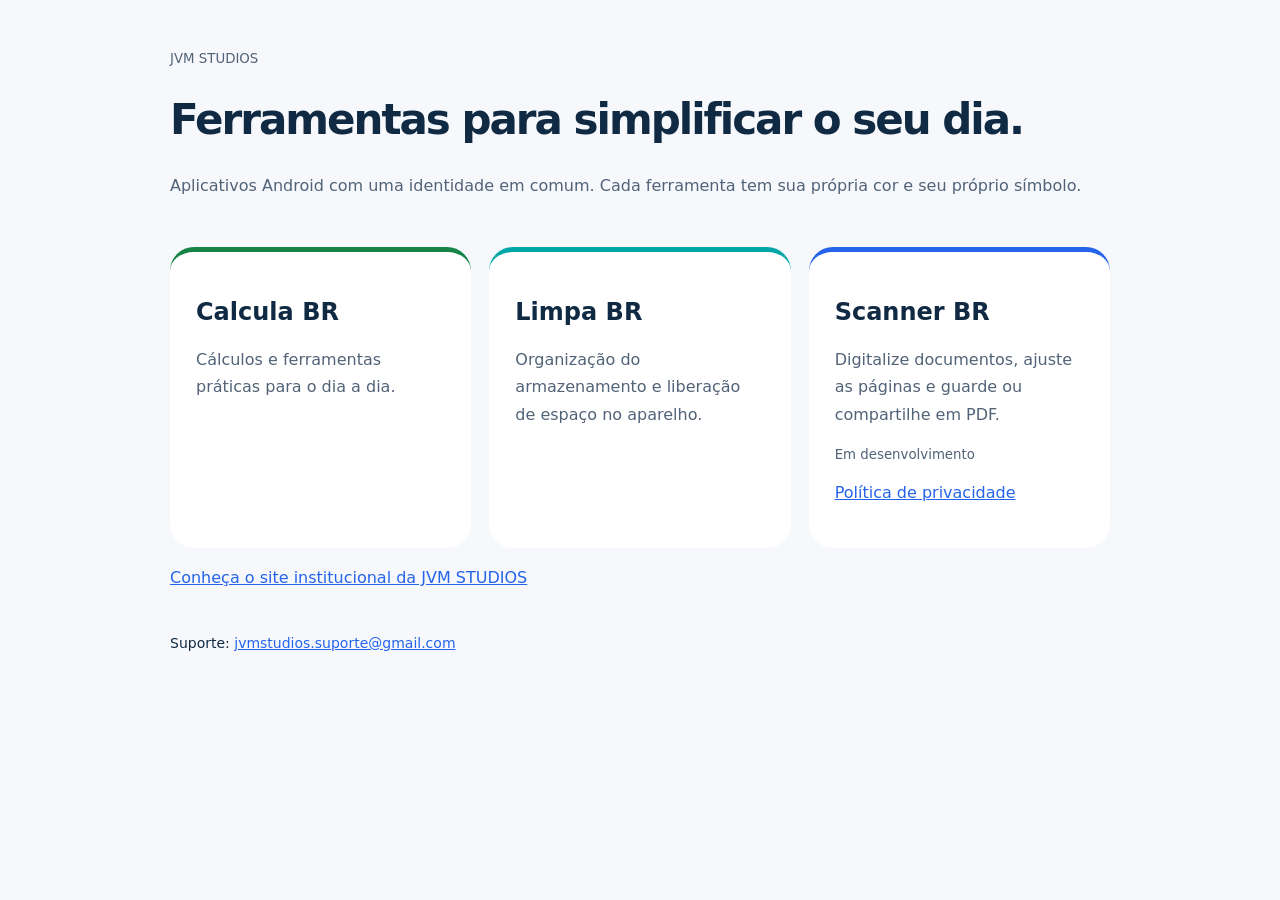
==== index.html @ e43f701a "Publish developer site and Scanner BR AdMob verification" ====
<!doctype html><html lang="pt-BR"><head><meta charset="utf-8"><meta name="viewport" content="width=device-width,initial-scale=1"><title>JVM STUDIOS — Aplicativos</title><style>:root{font-family:system-ui;color:#102a43;background:#f6f8fc}body{max-width:940px;margin:auto;padding:48px 24px}header{margin-bottom:48px}h1{font-size:42px;letter-spacing:-2px}p{line-height:1.7;color:#526378}.apps{display:grid;grid-template-columns:repeat(auto-fit,minmax(220px,1fr));gap:18px}article{background:white;border-radius:24px;padding:26px;border-top:5px solid var(--brand)}a{color:#2563eb}footer{margin-top:44px;font-size:14px}small{color:#526378}</style></head><body><header><small>JVM STUDIOS</small><h1>Ferramentas para simplificar o seu dia.</h1><p>Aplicativos Android com uma identidade em comum. Cada ferramenta tem sua própria cor e seu próprio símbolo.</p></header><main><section class="apps"><article style="--brand:#168447"><h2>Calcula BR</h2><p>Cálculos e ferramentas práticas para o dia a dia.</p></article><article style="--brand:#00a6a6"><h2>Limpa BR</h2><p>Organização do armazenamento e liberação de espaço no aparelho.</p></article><article style="--brand:#2563eb"><h2>Scanner BR</h2><p>Digitalize documentos, ajuste as páginas e guarde ou compartilhe em PDF.</p><small>Em desenvolvimento</small><p><a href="scanner-br-privacidade.html">Política de privacidade</a></p></article></section><p><a href="https://jvm88000.github.io/jvm-studios/">Conheça o site institucional da JVM STUDIOS</a></p></main><footer>Suporte: <a href="mailto:jvmstudios.suporte@gmail.com">jvmstudios.suporte@gmail.com</a></footer></body></html>
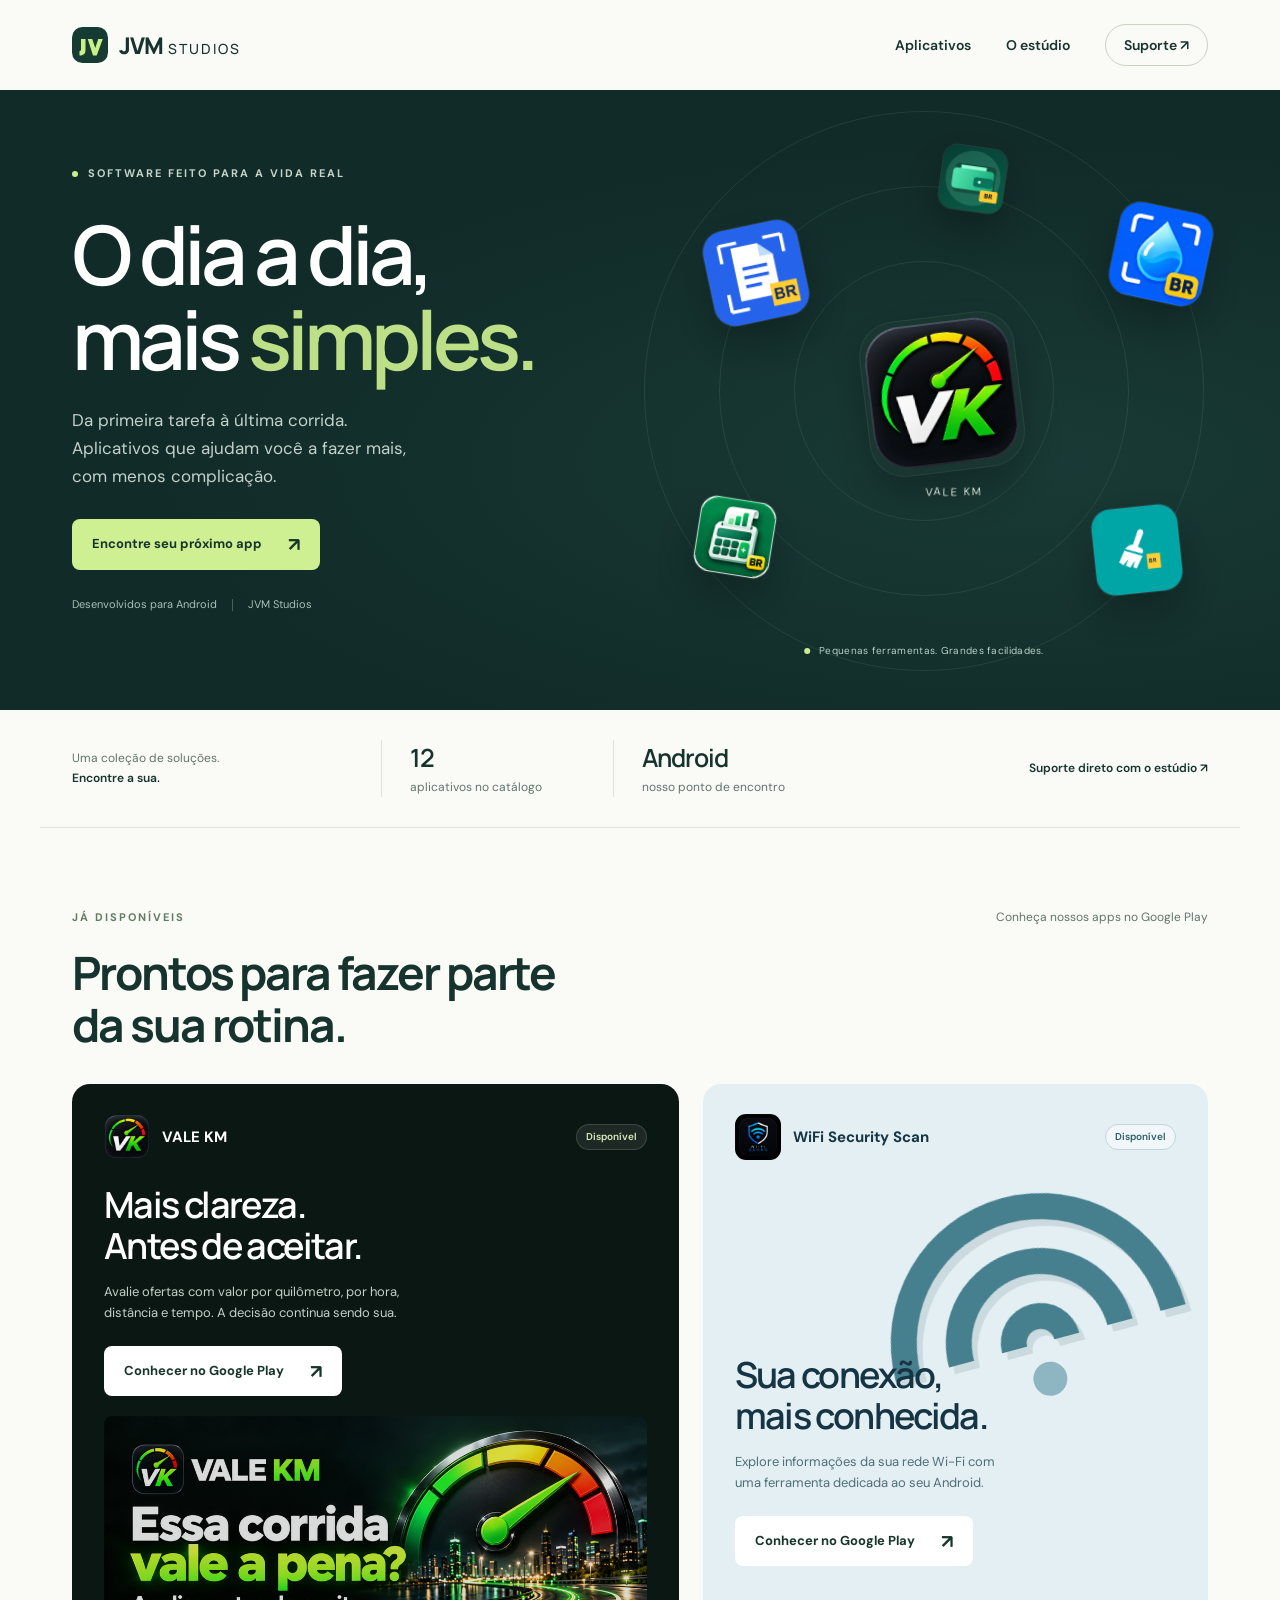
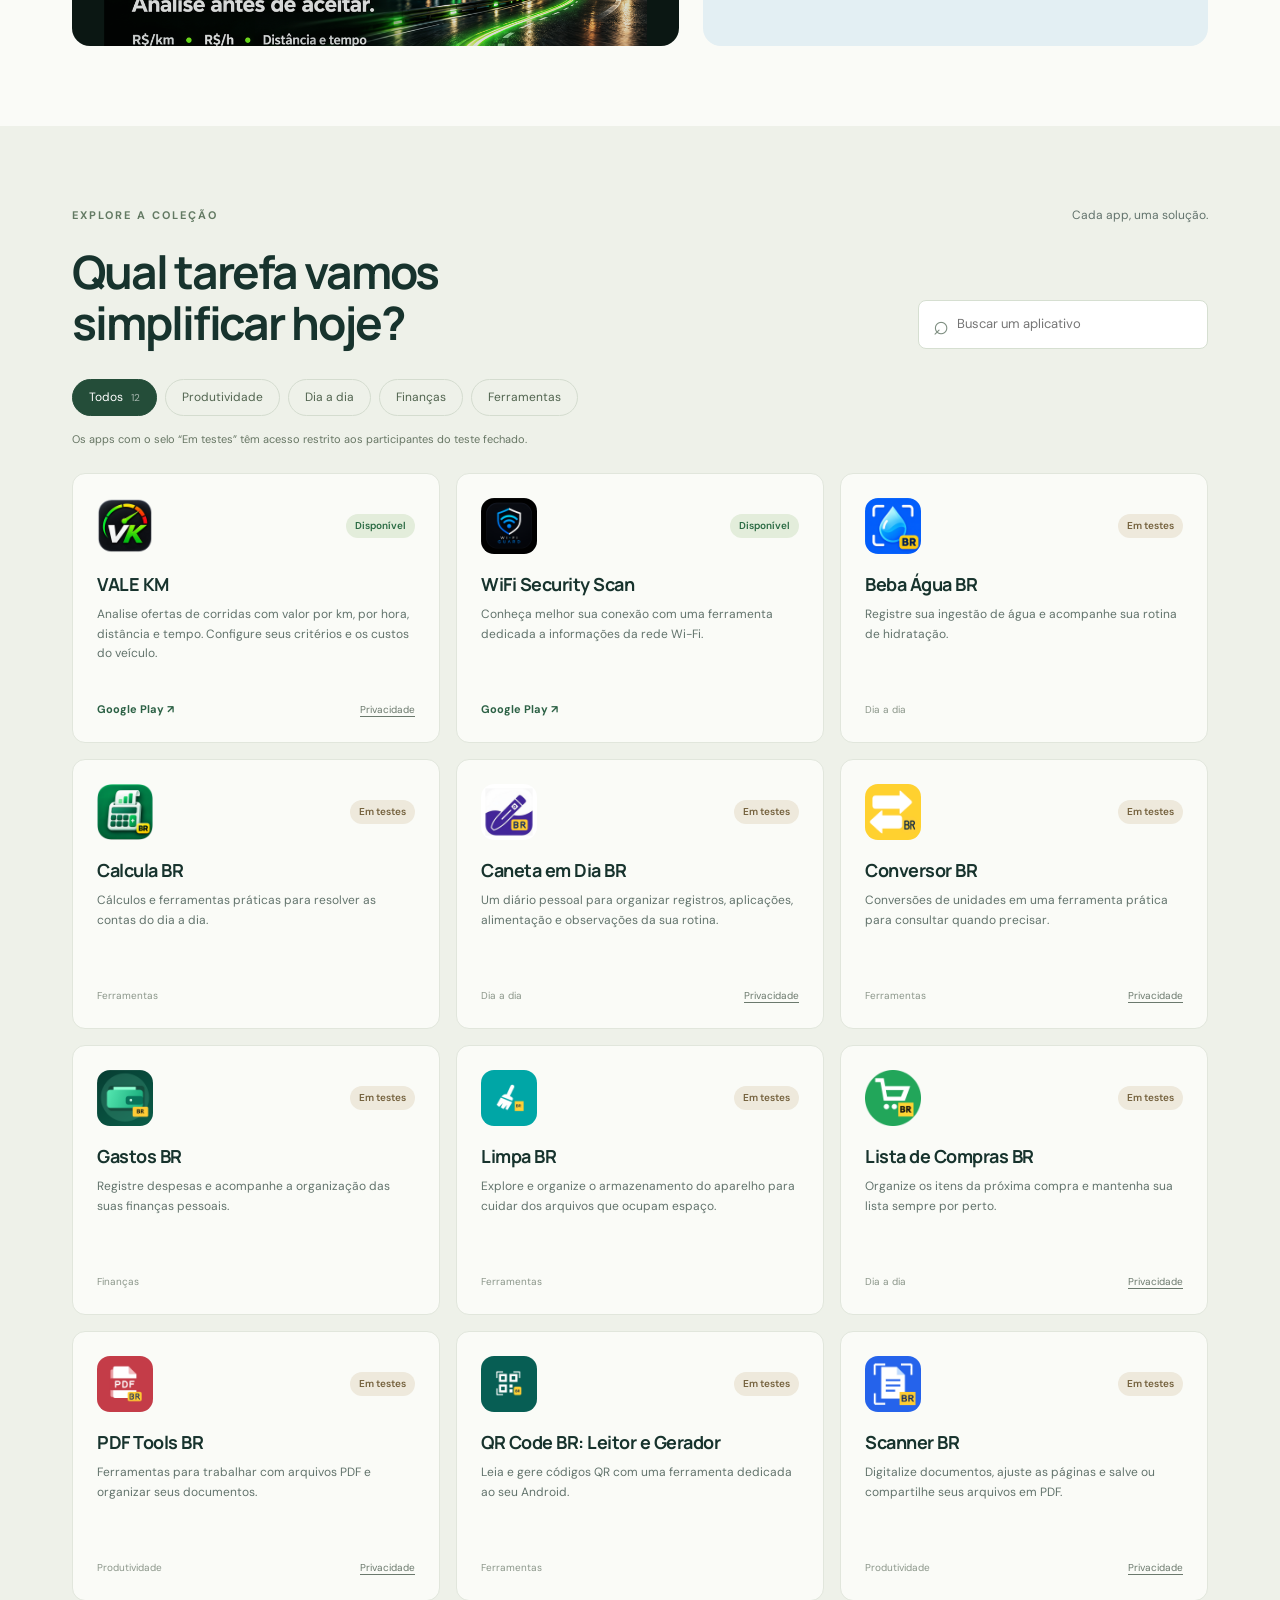
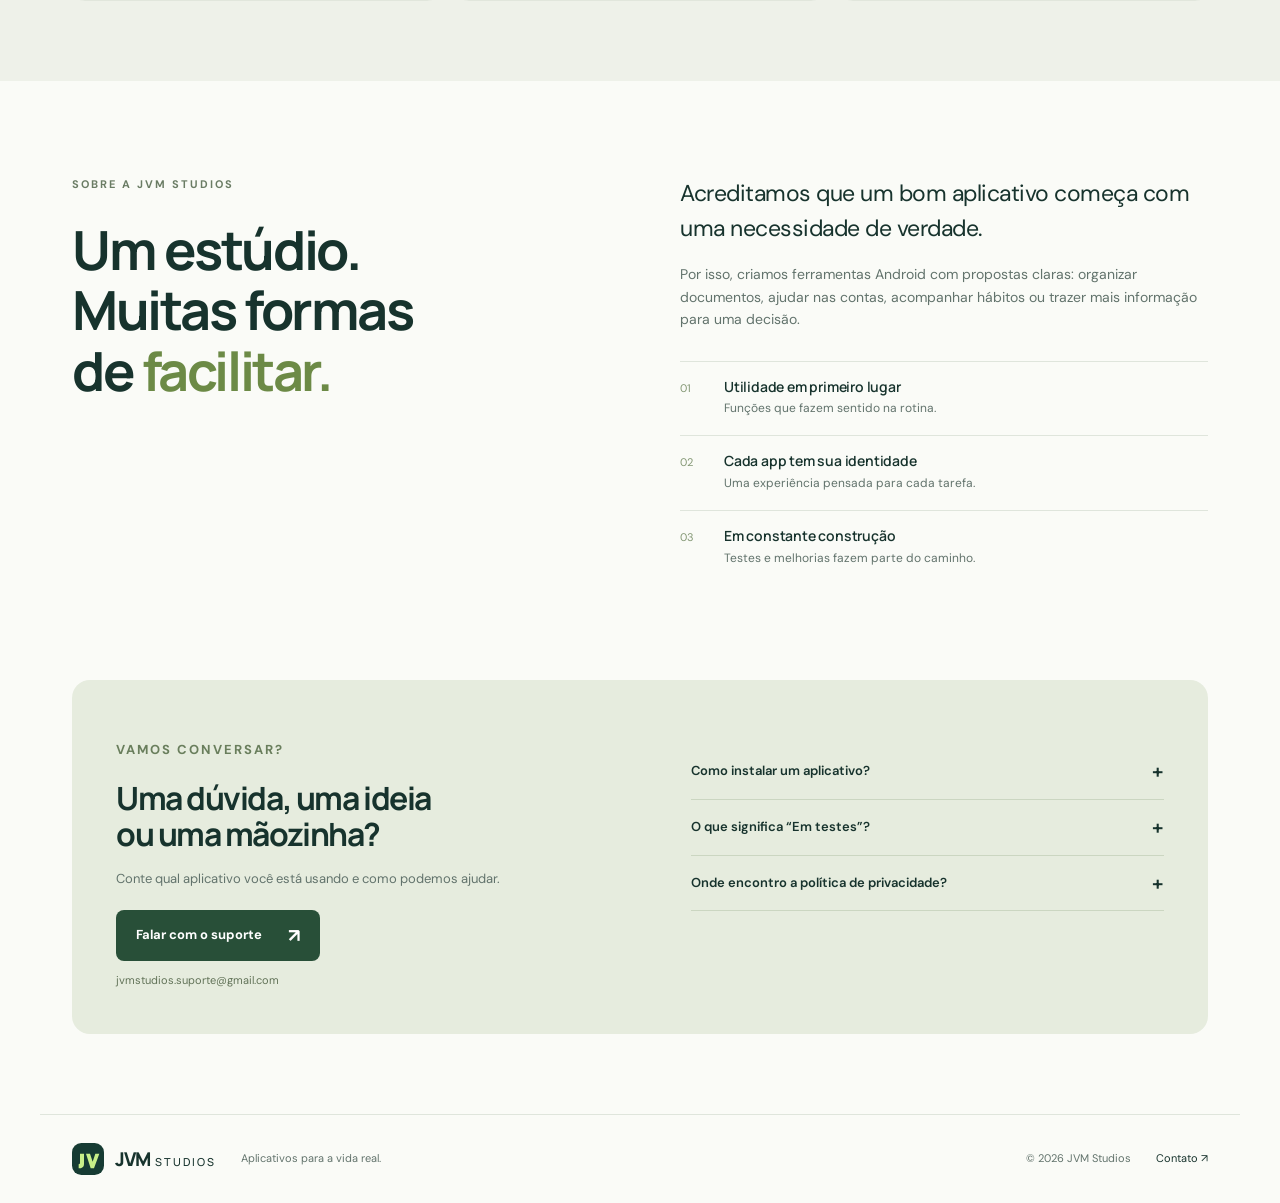
==== commit b3cfcc0b: "Redesign JVM Studios site with verified 12-app catalog" ====
--- a/index.html
+++ b/index.html
@@ -1 +1,24 @@
-<!doctype html><html lang="pt-BR"><head><meta charset="utf-8"><meta name="viewport" content="width=device-width,initial-scale=1"><title>JVM STUDIOS — Aplicativos</title><style>:root{font-family:system-ui;color:#102a43;background:#f6f8fc}body{max-width:940px;margin:auto;padding:48px 24px}header{margin-bottom:48px}h1{font-size:42px;letter-spacing:-2px}p{line-height:1.7;color:#526378}.apps{display:grid;grid-template-columns:repeat(auto-fit,minmax(220px,1fr));gap:18px}article{background:white;border-radius:24px;padding:26px;border-top:5px solid var(--brand)}a{color:#2563eb}footer{margin-top:44px;font-size:14px}small{color:#526378}</style></head><body><header><small>JVM STUDIOS</small><h1>Ferramentas para simplificar o seu dia.</h1><p>Aplicativos Android com uma identidade em comum. Cada ferramenta tem sua própria cor e seu próprio símbolo.</p></header><main><section class="apps"><article style="--brand:#168447"><h2>Calcula BR</h2><p>Cálculos e ferramentas práticas para o dia a dia.</p></article><article style="--brand:#00a6a6"><h2>Limpa BR</h2><p>Organização do armazenamento e liberação de espaço no aparelho.</p></article><article style="--brand:#2563eb"><h2>Scanner BR</h2><p>Digitalize documentos, ajuste as páginas e guarde ou compartilhe em PDF.</p><small>Em desenvolvimento</small><p><a href="scanner-br-privacidade.html">Política de privacidade</a></p></article></section><p><a href="https://jvm88000.github.io/jvm-studios/">Conheça o site institucional da JVM STUDIOS</a></p></main><footer>Suporte: <a href="mailto:jvmstudios.suporte@gmail.com">jvmstudios.suporte@gmail.com</a></footer></body></html>
+<!doctype html>
+<html lang="pt-BR">
+<head>
+<meta charset="utf-8"><meta name="viewport" content="width=device-width,initial-scale=1"><meta name="theme-color" content="#112b28">
+<meta name="description" content="Conheça os aplicativos Android da JVM Studios. Ferramentas para dirigir, organizar documentos, acompanhar sua rotina e simplificar o dia a dia.">
+<meta property="og:title" content="JVM Studios — O dia a dia, mais simples."><meta property="og:description" content="Aplicativos Android com uma missão: transformar tarefas do dia a dia em soluções práticas."><meta property="og:type" content="website"><meta property="og:url" content="https://jvm88000.github.io/">
+<title>JVM Studios — O dia a dia, mais simples.</title><link rel="icon" href="assets/jvm-mark.svg" type="image/svg+xml"><link rel="stylesheet" href="styles.css"><script src="apps.js" defer></script>
+</head>
+<body>
+<a class="skip" href="#conteudo">Pular para o conteúdo</a>
+<header class="header"><a class="brand" href="#inicio" aria-label="JVM Studios, início"><img src="assets/jvm-mark.svg" width="36" height="36" alt=""><span>JVM<span class="brand-light">STUDIOS</span></span></a><nav aria-label="Navegação principal"><a href="#aplicativos">Aplicativos</a><a href="#sobre">O estúdio</a><a href="#suporte">Suporte ↗</a></nav></header>
+<main id="conteudo">
+<section class="hero" id="inicio"><div class="hero-inner"><div class="hero-copy"><p class="eyebrow"><span class="dot"></span> SOFTWARE FEITO PARA A VIDA REAL</p><h1>O dia a dia,<br>mais <em>simples.</em></h1><p class="hero-description">Da primeira tarefa à última corrida.<br>Aplicativos que ajudam você a fazer mais,<br>com menos complicação.</p><a class="button lime" href="#aplicativos">Encontre seu próximo app <span aria-hidden="true">↗</span></a><div class="hero-foot">Desenvolvidos para Android <span class="hero-divider"></span> JVM Studios</div></div>
+<div class="orbit" aria-label="Uma coleção de aplicativos JVM Studios"><div class="orbit-ring ring-one"></div><div class="orbit-ring ring-two"></div><div class="orbit-ring ring-three"></div><div class="app-float float-main"><img src="assets/vale-km.png" alt="VALE KM" width="154" height="154"><span>VALE KM</span></div><div class="app-float float-scanner"><img src="assets/scanner.png" alt="Scanner BR" width="96" height="96"></div><div class="app-float float-agua"><img src="assets/beba-agua.png" alt="Beba Água BR" width="94" height="94"></div><div class="app-float float-limpa"><img src="assets/limpa.png" alt="Limpa BR" width="86" height="86"></div><div class="app-float float-calcula"><img src="assets/calcula.png" alt="Calcula BR" width="76" height="76"></div><div class="app-float float-gastos"><img src="assets/gastos.png" alt="Gastos BR" width="64" height="64"></div><div class="orbit-caption"><span class="dot"></span> Pequenas ferramentas. Grandes facilidades.</div></div></div></section>
+<div class="intro-strip wrap"><p>Uma coleção de soluções.<br><strong>Encontre a sua.</strong></p><div><span>12</span> aplicativos no catálogo</div><div><span>Android</span> nosso ponto de encontro</div><a href="#suporte">Suporte direto com o estúdio ↗</a></div>
+<section class="featured wrap" aria-labelledby="featured-title"><div class="section-top"><p class="eyebrow">JÁ DISPONÍVEIS</p><span class="section-note">Conheça nossos apps no Google Play</span></div><h2 id="featured-title">Prontos para fazer parte<br>da sua rotina.</h2><div class="feature-grid">
+<article class="feature-card vale"><div class="feature-heading"><img src="assets/vale-km.png" alt="" width="46" height="46"><span>VALE KM</span><span class="status live">Disponível</span></div><h3>Mais clareza.<br>Antes de aceitar.</h3><p>Avalie ofertas com valor por quilômetro, por hora, distância e tempo. A decisão continua sendo sua.</p><a class="button white" href="https://play.google.com/store/apps/details?id=com.valekm.app" target="_blank" rel="noopener noreferrer">Conhecer no Google Play <span aria-hidden="true">↗</span></a><img class="vale-art" src="assets/vale-km-banner.png" alt="VALE KM: essa corrida vale a pena? Analise antes de aceitar." width="1024" height="500" loading="lazy"></article>
+<article class="feature-card wifi"><div class="feature-heading"><img src="assets/wifi.png" alt="" width="46" height="46"><span>WiFi Security Scan</span><span class="status live">Disponível</span></div><div class="wifi-illustration" aria-hidden="true"><div class="signal s1"></div><div class="signal s2"></div><div class="signal s3"></div><div class="signal-dot"></div></div><h3>Sua conexão,<br>mais conhecida.</h3><p>Explore informações da sua rede Wi-Fi com uma ferramenta dedicada ao seu Android.</p><a class="button white" href="https://play.google.com/store/apps/details?id=com.joaovitormodesto.wifiguard" target="_blank" rel="noopener noreferrer">Conhecer no Google Play <span aria-hidden="true">↗</span></a></article>
+</div></section>
+<section class="catalog-section" id="aplicativos" aria-labelledby="catalog-title"><div class="wrap"><div class="section-top"><p class="eyebrow">EXPLORE A COLEÇÃO</p><span class="section-note">Cada app, uma solução.</span></div><div class="catalog-heading"><h2 id="catalog-title">Qual tarefa vamos<br>simplificar hoje?</h2><label class="search"><span aria-hidden="true">⌕</span><input id="app-search" type="search" placeholder="Buscar um aplicativo" aria-label="Buscar aplicativo por nome ou função"></label></div><div class="filters" role="group" aria-label="Filtrar aplicativos por categoria"><button class="filter active" data-filter="Todos" aria-pressed="true">Todos <span>12</span></button><button class="filter" data-filter="Produtividade" aria-pressed="false">Produtividade</button><button class="filter" data-filter="Dia a dia" aria-pressed="false">Dia a dia</button><button class="filter" data-filter="Finanças" aria-pressed="false">Finanças</button><button class="filter" data-filter="Ferramentas" aria-pressed="false">Ferramentas</button></div><p class="catalog-note">Os apps com o selo “Em testes” têm acesso restrito aos participantes do teste fechado.</p><div id="apps-grid" class="apps-grid"></div><p id="empty-state" class="empty-state" hidden>Nenhum aplicativo encontrado. Tente outro nome ou categoria.</p><p id="results" class="sr-only" role="status" aria-live="polite"></p><noscript><p>Ative o JavaScript para explorar os 12 aplicativos do catálogo. Os apps disponíveis estão apresentados na seção acima.</p></noscript></div></section>
+<section class="studio wrap" id="sobre"><div><p class="eyebrow">SOBRE A JVM STUDIOS</p><h2>Um estúdio.<br>Muitas formas<br>de <em>facilitar.</em></h2></div><div class="studio-right"><p class="studio-lead">Acreditamos que um bom aplicativo começa com uma necessidade de verdade.</p><p>Por isso, criamos ferramentas Android com propostas claras: organizar documentos, ajudar nas contas, acompanhar hábitos ou trazer mais informação para uma decisão.</p><div class="principles"><div><span>01</span><h3>Utilidade em primeiro lugar</h3><p>Funções que fazem sentido na rotina.</p></div><div><span>02</span><h3>Cada app tem sua identidade</h3><p>Uma experiência pensada para cada tarefa.</p></div><div><span>03</span><h3>Em constante construção</h3><p>Testes e melhorias fazem parte do caminho.</p></div></div></div></section>
+<section class="support wrap" id="suporte"><div class="support-panel"><div><p class="eyebrow">VAMOS CONVERSAR?</p><h2>Uma dúvida, uma ideia<br>ou uma mãozinha?</h2><p>Conte qual aplicativo você está usando e como podemos ajudar.</p><a class="button lime" href="mailto:jvmstudios.suporte@gmail.com">Falar com o suporte <span aria-hidden="true">↗</span></a><a class="support-email" href="mailto:jvmstudios.suporte@gmail.com">jvmstudios.suporte@gmail.com</a></div><div class="faq"><details><summary>Como instalar um aplicativo?</summary><p>Os apps disponíveis têm um link direto para o Google Play. Abra a página no seu Android e confira a compatibilidade antes de instalar.</p></details><details><summary>O que significa “Em testes”?</summary><p>O aplicativo está em teste fechado no Google Play. O acesso fica restrito aos participantes autorizados. Você pode falar com o suporte para saber mais.</p></details><details><summary>Onde encontro a política de privacidade?</summary><p>Quando disponível neste catálogo, o link aparece no cartão do app. Você também pode consultá-la na página de cada aplicativo no Google Play.</p></details></div></div></section>
+</main><footer class="footer wrap"><a class="brand" href="#inicio"><img src="assets/jvm-mark.svg" alt="" width="32" height="32"><span>JVM<span class="brand-light">STUDIOS</span></span></a><p>Aplicativos para a vida real.</p><span>© 2026 JVM Studios</span><a href="mailto:jvmstudios.suporte@gmail.com">Contato ↗</a></footer>
+</body></html>
--- a/styles.css
+++ b/styles.css
@@ -0,0 +1,7 @@
+@import url('https://fonts.googleapis.com/css2?family=DM+Sans:wght@400;500;600;700&family=Manrope:wght@400;500;600;700;800&display=swap');
+:root{--ink:#17332d;--muted:#62736c;--paper:#fafbf7;--line:#dfe5dc;--green:#184e3c;--lime:#ceef92;--font:'DM Sans',system-ui,sans-serif;--display:'Manrope',system-ui,sans-serif}
+*{box-sizing:border-box}html{scroll-behavior:smooth;scroll-padding-top:100px}body{margin:0;background:var(--paper);color:var(--ink);font-family:var(--font);font-size:16px;line-height:1.6}a{color:inherit;text-decoration:none}button,input{font:inherit}button,a,input,summary{-webkit-tap-highlight-color:transparent}a:focus-visible,button:focus-visible,input:focus-visible,summary:focus-visible{outline:3px solid #308b65;outline-offset:5px}img{display:block;max-width:100%}button{cursor:pointer}h1,h2,h3,p{margin:0}h1,h2,h3{font-family:var(--display);line-height:1.12;letter-spacing:-.045em}h2{font-size:46px;font-weight:700}em{font-style:normal;color:#bcdf87}.wrap{max-width:1200px;margin-inline:auto;padding-inline:32px}.header{height:90px;max-width:1200px;margin:auto;padding:0 32px;display:flex;align-items:center;justify-content:space-between}.brand{display:flex;align-items:center;gap:11px;font-family:var(--display);font-weight:800;font-size:23px;letter-spacing:-1px}.brand-light{font-weight:500;margin-left:5px;font-size:14px;letter-spacing:2px}.header nav{display:flex;gap:35px;align-items:center;font-size:14px;font-weight:600}.header nav a:last-child{border:1px solid #c9d2c5;border-radius:99px;padding:9px 18px}.header nav a:hover{color:#33815d}.hero{background:#112b28;color:#fff;overflow:hidden;position:relative}.hero:after{content:'';position:absolute;inset:0;background:radial-gradient(ellipse at 80% 60%,#2d615948,transparent 60%);pointer-events:none}.hero-inner{max-width:1200px;min-height:620px;margin:auto;padding:75px 32px;display:grid;grid-template-columns:1fr 1fr;position:relative;z-index:1}.eyebrow{font-size:11px;letter-spacing:2px;font-weight:700;display:flex;gap:10px;align-items:center}.dot{width:6px;height:6px;display:inline-block;background:#c9ef8e;border-radius:50%;flex-shrink:0}.hero .eyebrow{color:#c5d3c9;margin-bottom:29px}.hero h1{font-size:82px;font-weight:600;letter-spacing:-5px;line-height:1.04}.hero-description{font-size:17px;line-height:1.65;color:#c4d1cb;margin:24px 0 29px}.button{display:inline-flex;align-items:center;justify-content:space-between;gap:26px;border-radius:8px;padding:15px 20px;font-size:13px;font-weight:700;transition:transform .2s,background .2s}.button:hover{transform:translateY(-3px)}.button span{font-size:19px;line-height:1}.lime{background:var(--lime);color:#17352b}.lime:hover{background:#def6b7}.white{background:#fff;color:#17352b}.hero-foot{display:flex;align-items:center;gap:9px;font-size:11px;color:#a9c0b6;margin-top:26px}.hero-divider{height:12px;width:1px;background:#496459;margin-inline:6px}.orbit{height:460px;position:relative;align-self:center}.orbit-ring{position:absolute;left:50%;top:48%;border:1px solid #7aa88b28;border-radius:50%;transform:translate(-50%,-50%)}.ring-one{width:260px;height:260px}.ring-two{width:410px;height:410px}.ring-three{width:560px;height:560px}.app-float{position:absolute;filter:drop-shadow(0 20px 22px #0004)}.app-float img{border-radius:22%;background:#193630;box-shadow:0 0 0 1px #ffffff18}.float-main{left:40%;top:32%;transform:rotate(-7deg)}.float-main img{width:154px}.float-main span{display:block;text-align:center;font-size:11px;letter-spacing:2px;margin-top:13px;transform:rotate(7deg);color:#d8e7d8}.float-scanner{left:12%;top:12%;transform:rotate(-12deg)}.float-agua{right:0;top:8%;transform:rotate(12deg)}.float-limpa{right:5%;bottom:8%;transform:rotate(-6deg)}.float-calcula{left:10%;bottom:12%;transform:rotate(9deg)}.float-gastos{left:53%;top:-5%;transform:rotate(8deg)}.orbit-caption{position:absolute;bottom:-29px;left:50%;transform:translateX(-50%);white-space:nowrap;font-size:10px;letter-spacing:.3px;color:#b9d0c4;display:flex;gap:9px;align-items:center}.intro-strip{display:grid;grid-template-columns:1.1fr .8fr 1fr 1.2fr;align-items:center;gap:24px;padding-block:30px;border-bottom:1px solid var(--line);font-size:12px;color:var(--muted)}.intro-strip strong{font-weight:600;color:var(--ink)}.intro-strip>div{border-left:1px solid var(--line);padding-left:28px}.intro-strip>div span{display:block;font:600 25px var(--display);letter-spacing:-1px;color:var(--ink);margin-bottom:3px}.intro-strip>a{text-align:right;font-weight:600;color:var(--ink)}.featured{padding-block:80px}.section-top{display:flex;justify-content:space-between;gap:20px;align-items:center;margin-bottom:20px}.section-top .eyebrow{color:#637a63}.section-note{font-size:12px;color:var(--muted)}.feature-grid{display:grid;grid-template-columns:1.2fr 1fr;gap:24px;margin-top:34px}.feature-card{min-height:530px;padding:30px 32px;border-radius:18px;overflow:hidden;position:relative;color:#fff}.vale{background:#0b1713;display:flex;flex-direction:column;align-items:flex-start}.feature-heading{display:flex;align-items:center;gap:12px;font-size:15px;font-weight:700;width:100%;position:relative;z-index:2}.feature-heading img{border-radius:11px}.status{font-size:10px;font-weight:600;border-radius:50px;padding:4px 9px;white-space:nowrap}.feature-heading .status{margin-left:auto}.live{color:#d4edbb;background:#ffffff14;border:1px solid #ffffff24}.feature-card h3{font-size:36px;font-weight:600;position:relative;z-index:2;margin-top:25px}.feature-card>p{max-width:340px;font-size:13px;color:#c1d1c9;position:relative;z-index:2;margin-block:16px 22px}.feature-card .button{position:relative;z-index:2}.vale-art{width:100%;height:auto;margin-top:20px;margin-bottom:-65px;border-radius:8px;opacity:.85}.wifi{background:#e3eff3;color:#163544}.wifi .feature-heading .live{color:#2a6066;border-color:#c2d6da;background:#ffffff70}.wifi>p{color:#506e78;max-width:270px}.wifi h3{margin-top:195px}.wifi-illustration{position:absolute;right:-5px;top:110px;width:360px;height:240px;transform:rotate(-15deg);opacity:.85}.signal{position:absolute;left:50%;border:26px solid #2b6c7c;border-bottom:0;border-radius:220px 220px 0 0;transform:translateX(-50%);filter:drop-shadow(4px 8px 0 #133b4b22)}.s1{width:300px;height:150px;top:0}.s2{width:190px;height:95px;top:55px}.s3{width:80px;height:40px;top:110px}.signal-dot{position:absolute;left:50%;top:170px;transform:translateX(-50%);width:34px;height:34px;border-radius:50%;background:#80adba}.catalog-section{background:#eef1e9;padding-block:80px;scroll-margin-top:20px}.catalog-heading{display:flex;align-items:flex-end;justify-content:space-between;gap:32px}.search{background:#fff;border:1px solid #d6dfd1;border-radius:8px;display:flex;align-items:center;padding:0 14px;gap:8px;width:290px}.search>span{font-size:27px;color:#7e8e81}.search input{width:100%;min-width:0;border:0;background:transparent;padding:13px 0;color:var(--ink);font-size:13px;outline-offset:1px}.filters{display:flex;gap:8px;flex-wrap:wrap;margin-top:30px}.filter{border:1px solid #d4dccf;border-radius:99px;padding:8px 16px;background:transparent;color:#51644f;font-size:12px;transition:background .15s}.filter:hover{background:#e0e8d8}.filter.active{background:#244d39;color:white;border-color:#244d39}.filter span{opacity:.6;margin-left:5px;font-size:10px}.catalog-note{font-size:11px;color:#677664;margin:15px 0 25px}.apps-grid{display:grid;grid-template-columns:repeat(3,1fr);gap:16px}.app-card{border:1px solid #e1e6dc;background:var(--paper);border-radius:13px;padding:24px;display:flex;flex-direction:column;min-height:270px;transition:transform .2s,box-shadow .2s}.app-card:hover{transform:translateY(-4px);box-shadow:0 12px 28px #2335240a}.app-card-top{display:flex;align-items:center;justify-content:space-between;margin-bottom:19px}.app-card img{width:56px;height:56px;object-fit:contain;border-radius:13px}.test-status{background:#eee9dc;color:#74613d;font-size:10px}.app-card .live{color:#2a6b43;background:#e3eddb;border:0}.app-card h3{font-size:18px;letter-spacing:-.5px;margin-bottom:9px;line-height:1.25}.app-card p{font-size:12px;line-height:1.65;color:var(--muted);margin-bottom:18px}.app-card-links{display:flex;justify-content:space-between;align-items:center;gap:10px;margin-top:auto;font-size:11px}.app-link{font-weight:700;color:#2c6145}.app-link:hover{text-decoration:underline}.privacy-link{font-size:10px;color:#6b796d;text-decoration:underline;text-underline-offset:3px}.card-category{font-size:10px;color:#8b968a}.empty-state{padding:48px;text-align:center;color:var(--muted)}.studio{display:grid;grid-template-columns:1fr 1fr;gap:80px;padding-block:95px}.studio .eyebrow{margin-bottom:25px;color:#6a7c64}.studio h2{font-size:54px}.studio h2 em{color:#6c8a46}.studio-right>p{color:var(--muted);font-size:14px;margin-bottom:18px}.studio-right .studio-lead{font-size:23px;color:var(--ink);line-height:1.5;letter-spacing:-.5px}.principles{margin-top:30px}.principles>div{position:relative;padding:17px 0 17px 44px;border-top:1px solid var(--line)}.principles>div>span{position:absolute;left:0;top:18px;color:#839774;font-size:11px}.principles h3{font-size:14px;letter-spacing:-.2px;font-weight:600}.principles p{font-size:12px;color:var(--muted);margin-top:5px}.support{padding-bottom:80px}.support-panel{background:#e6ecde;border-radius:18px;padding:44px;display:grid;grid-template-columns:1.1fr 1fr;gap:55px}.support .eyebrow{color:#697e5c;margin-bottom:20px}.support h2{font-size:32px}.support p{font-size:13px;color:var(--muted);margin:16px 0 21px}.support .lime{background:#284f38;color:white}.support .lime:hover{background:#38674a}.support-email{display:block;font-size:11px;color:#617257;margin-top:11px;overflow-wrap:anywhere}.faq{padding-top:20px}.faq details{border-bottom:1px solid #cbd6c1;padding:17px 0}.faq summary{cursor:pointer;font-size:13px;font-weight:600;list-style:none;position:relative;padding-right:25px}.faq summary::-webkit-details-marker{display:none}.faq summary:after{content:'+';position:absolute;right:1px;font-size:20px;line-height:1}.faq details[open] summary:after{content:'−'}.faq details p{margin-bottom:4px;font-size:12px}.footer{display:flex;gap:25px;align-items:center;justify-content:space-between;padding-block:28px;border-top:1px solid var(--line);font-size:11px;color:var(--muted)}.footer .brand{color:var(--ink);font-size:19px}.footer .brand-light{font-size:11px}.footer>span{margin-left:auto}.footer>a:last-child{color:var(--ink)}.skip{position:absolute;top:-80px;left:20px;background:white;padding:10px;z-index:20}.skip:focus{top:15px}.sr-only{position:absolute;width:1px;height:1px;padding:0;overflow:hidden;clip:rect(0,0,0,0);white-space:nowrap;border:0}[hidden]{display:none!important}
+@media(min-width:1500px){.hero-inner{min-height:680px;padding-block:95px}.hero h1{font-size:90px}}
+@media(max-width:950px){.hero h1{font-size:66px}.hero-inner{min-height:580px}.orbit{transform:scale(.82);transform-origin:center right}.hero-copy{min-width:330px}.intro-strip{grid-template-columns:1fr 1fr 1fr}.intro-strip>a{display:none}.feature-card{padding:25px}.feature-heading{font-size:12px}.feature-card h3{font-size:30px}.apps-grid{grid-template-columns:repeat(2,1fr)}.studio{gap:35px}.support-panel{padding:30px;gap:30px}.wifi-illustration{transform:rotate(-15deg) scale(.85);transform-origin:top right}.catalog-heading h2{font-size:39px}.footer>p{display:none}}
+@media(max-width:640px){html{scroll-padding-top:25px}.wrap{padding-inline:22px}.header{height:75px;padding-inline:22px}.brand{font-size:20px}.brand-light{font-size:11px;letter-spacing:1.5px}.header nav{gap:16px;font-size:11px}.header nav a:nth-child(2){display:none}.header nav a:last-child{padding:7px 12px}.hero-inner{display:flex;flex-direction:column;padding:45px 24px 35px;min-height:0}.hero-copy{min-width:0}.hero h1{font-size:61px;letter-spacing:-3.5px}.hero .eyebrow{font-size:9px;letter-spacing:1.4px;margin-bottom:23px}.hero-description{font-size:15px;margin-top:22px}.hero-foot{font-size:9px}.orbit{width:100%;max-width:360px;height:350px;transform:scale(.88);transform-origin:center;margin-top:30px;margin-bottom:12px;align-self:center}.ring-three{width:430px;height:430px}.ring-two{width:330px;height:330px}.ring-one{width:210px;height:210px}.float-main{left:34%;top:30%}.float-main img{width:120px}.float-scanner{left:1%;top:8%}.float-scanner img{width:78px}.float-agua{right:0;top:4%}.float-agua img{width:80px}.float-limpa{right:0;bottom:4%}.float-limpa img{width:70px}.float-calcula{left:0;bottom:4%}.float-calcula img{width:65px}.float-gastos{left:46%;top:-8%}.float-gastos img{width:55px}.orbit-caption{font-size:9px;bottom:-36px}.intro-strip{grid-template-columns:1.1fr 1fr;gap:12px;padding-block:24px;font-size:10px}.intro-strip>div{padding-left:20px}.intro-strip>div:nth-of-type(2){display:none}.intro-strip>div span{font-size:22px}h2{font-size:34px}.featured{padding-block:55px}.section-top{margin-bottom:18px}.eyebrow{font-size:9px;letter-spacing:1.5px}.section-note{display:none}.feature-grid{grid-template-columns:1fr;gap:18px;margin-top:27px}.feature-card{padding:26px;min-height:490px}.feature-card h3{font-size:32px}.feature-heading{font-size:14px}.feature-heading .status{font-size:9px}.vale-art{margin-bottom:-35px}.wifi{min-height:490px}.wifi h3{margin-top:170px}.wifi-illustration{right:0;top:90px;transform:rotate(-15deg) scale(.82)}.catalog-section{padding-block:55px}.catalog-heading{display:block}.catalog-heading h2{font-size:34px}.search{width:100%;margin-top:23px}.filters{margin-top:18px;gap:6px}.filter{font-size:11px;padding:7px 12px}.catalog-note{font-size:10px;margin-bottom:20px}.apps-grid{grid-template-columns:1fr}.app-card{padding:22px;min-height:255px}.app-card h3{font-size:20px}.app-card p{font-size:13px}.app-card-links{font-size:12px}.privacy-link{font-size:11px}.studio{grid-template-columns:1fr;padding-block:60px;gap:30px}.studio h2{font-size:43px}.studio-right .studio-lead{font-size:21px}.support{padding-bottom:45px}.support-panel{grid-template-columns:1fr;gap:20px;padding:27px 23px}.support h2{font-size:28px}.faq{padding-top:0}.footer{flex-wrap:wrap;gap:16px;padding-block:24px}.footer>span{margin-left:0;font-size:10px}.footer>a:last-child{margin-left:auto}.footer .brand{width:100%}}
+@media(prefers-reduced-motion:reduce){html{scroll-behavior:auto}*,*:before,*:after{transition:none!important}}
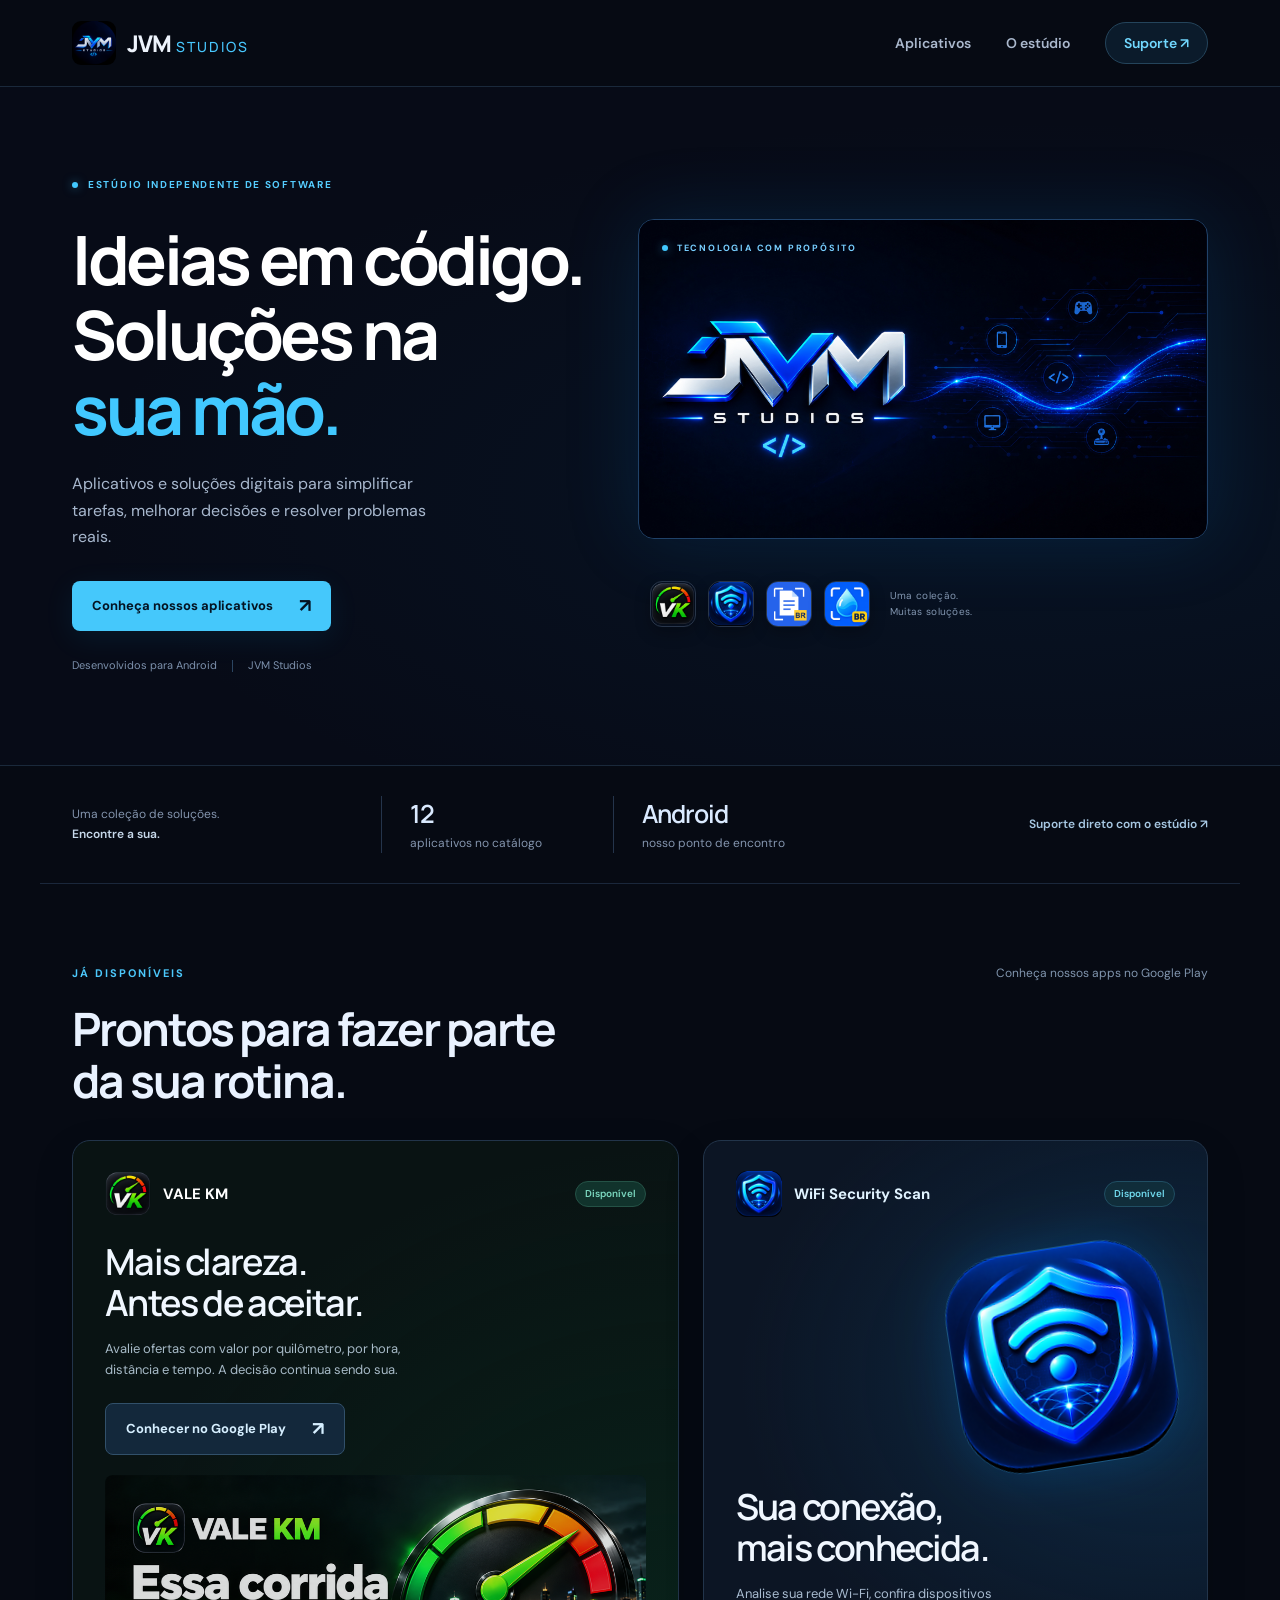
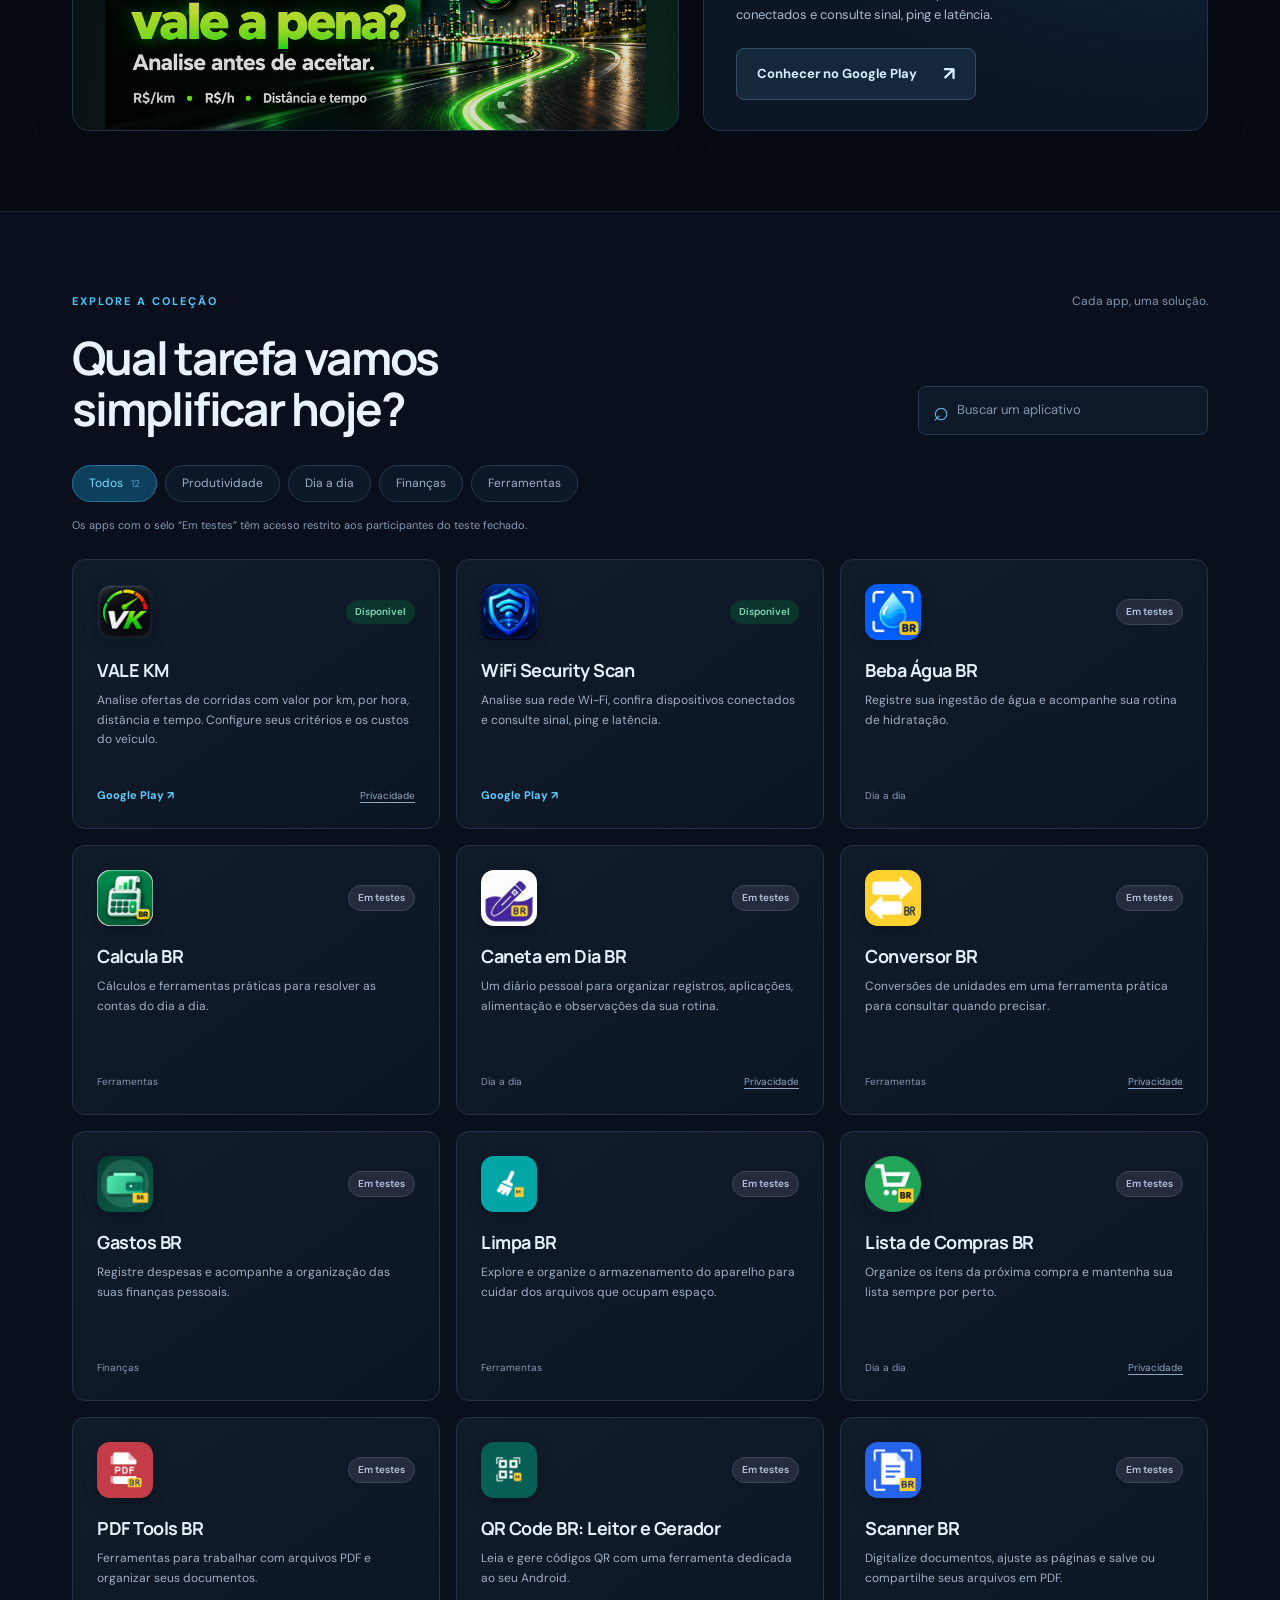
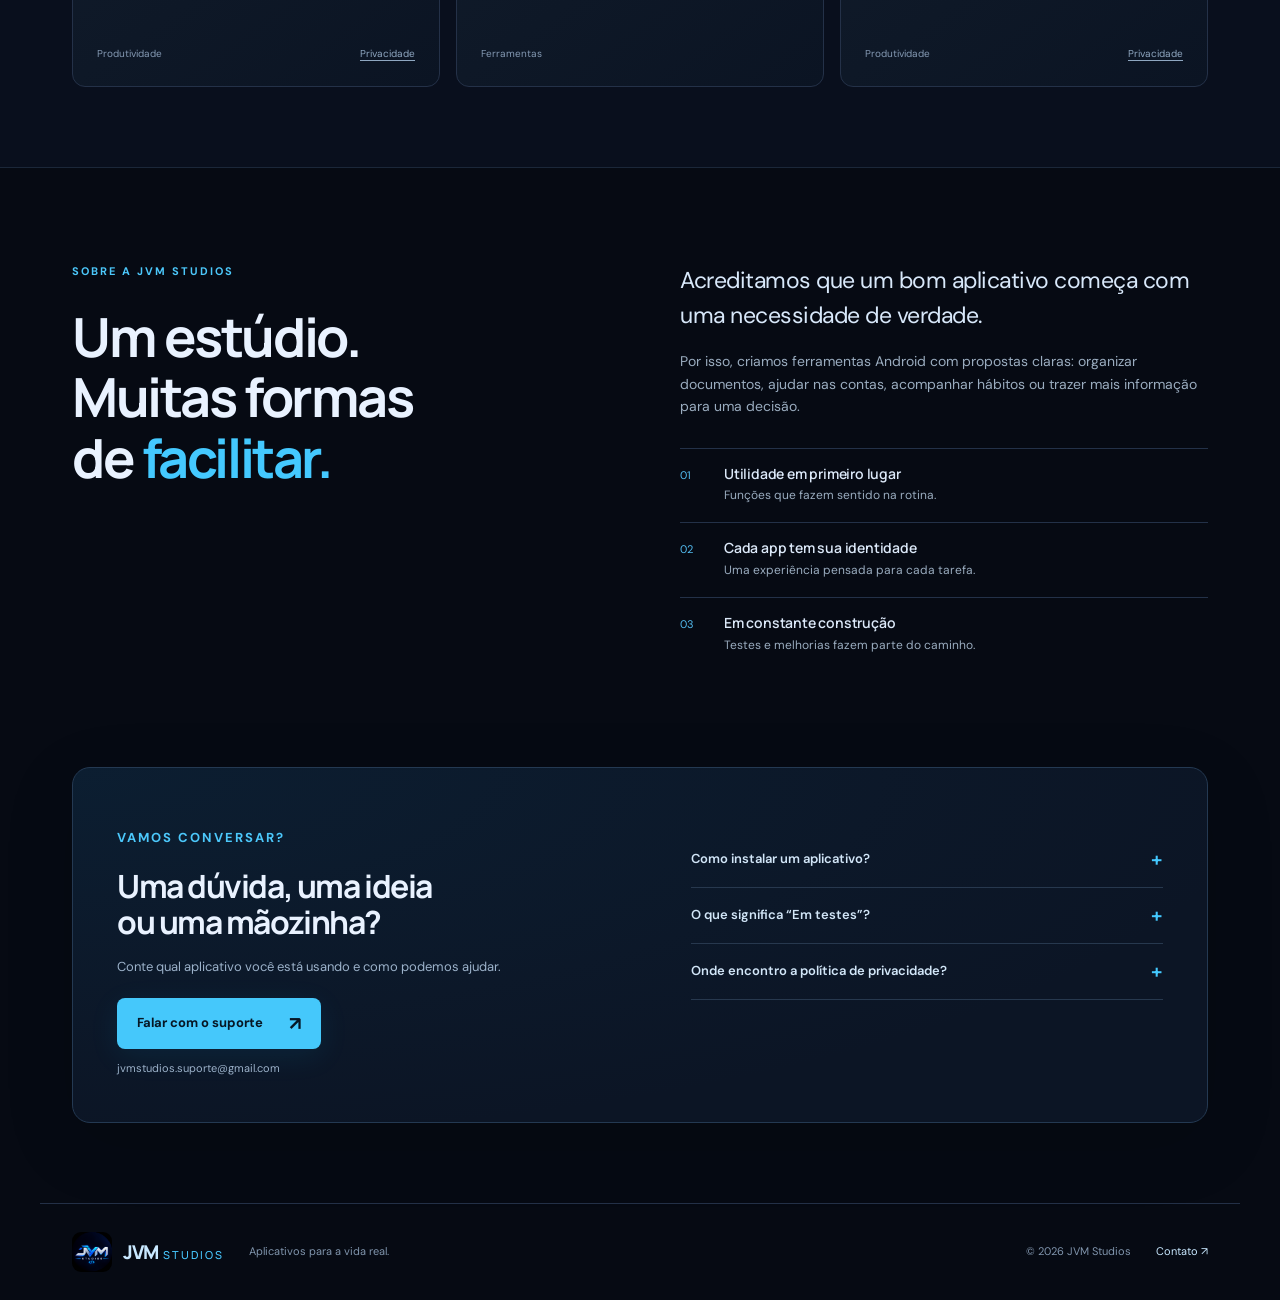
==== commit 45ff31a4: "Match JVM dark blue identity and correct WiFi official icon" ====
--- a/index.html
+++ b/index.html
@@ -4,21 +4,21 @@
 <meta charset="utf-8"><meta name="viewport" content="width=device-width,initial-scale=1"><meta name="theme-color" content="#112b28">
 <meta name="description" content="Conheça os aplicativos Android da JVM Studios. Ferramentas para dirigir, organizar documentos, acompanhar sua rotina e simplificar o dia a dia.">
 <meta property="og:title" content="JVM Studios — O dia a dia, mais simples."><meta property="og:description" content="Aplicativos Android com uma missão: transformar tarefas do dia a dia em soluções práticas."><meta property="og:type" content="website"><meta property="og:url" content="https://jvm88000.github.io/">
-<title>JVM Studios — O dia a dia, mais simples.</title><link rel="icon" href="assets/jvm-mark.svg" type="image/svg+xml"><link rel="stylesheet" href="styles.css"><script src="apps.js" defer></script>
+<title>JVM Studios — Aplicativos e soluções digitais</title><link rel="icon" href="assets/jvm-logo.png" type="image/png"><link rel="stylesheet" href="styles.css"><link rel="stylesheet" href="theme.css"><script src="apps.js" defer></script>
 </head>
 <body>
 <a class="skip" href="#conteudo">Pular para o conteúdo</a>
-<header class="header"><a class="brand" href="#inicio" aria-label="JVM Studios, início"><img src="assets/jvm-mark.svg" width="36" height="36" alt=""><span>JVM<span class="brand-light">STUDIOS</span></span></a><nav aria-label="Navegação principal"><a href="#aplicativos">Aplicativos</a><a href="#sobre">O estúdio</a><a href="#suporte">Suporte ↗</a></nav></header>
+<header class="header"><a class="brand" href="#inicio" aria-label="JVM Studios, início"><img src="assets/jvm-logo.png" width="44" height="44" alt=""><span>JVM<span class="brand-light">STUDIOS</span></span></a><nav aria-label="Navegação principal"><a href="#aplicativos">Aplicativos</a><a href="#sobre">O estúdio</a><a href="#suporte">Suporte ↗</a></nav></header>
 <main id="conteudo">
-<section class="hero" id="inicio"><div class="hero-inner"><div class="hero-copy"><p class="eyebrow"><span class="dot"></span> SOFTWARE FEITO PARA A VIDA REAL</p><h1>O dia a dia,<br>mais <em>simples.</em></h1><p class="hero-description">Da primeira tarefa à última corrida.<br>Aplicativos que ajudam você a fazer mais,<br>com menos complicação.</p><a class="button lime" href="#aplicativos">Encontre seu próximo app <span aria-hidden="true">↗</span></a><div class="hero-foot">Desenvolvidos para Android <span class="hero-divider"></span> JVM Studios</div></div>
-<div class="orbit" aria-label="Uma coleção de aplicativos JVM Studios"><div class="orbit-ring ring-one"></div><div class="orbit-ring ring-two"></div><div class="orbit-ring ring-three"></div><div class="app-float float-main"><img src="assets/vale-km.png" alt="VALE KM" width="154" height="154"><span>VALE KM</span></div><div class="app-float float-scanner"><img src="assets/scanner.png" alt="Scanner BR" width="96" height="96"></div><div class="app-float float-agua"><img src="assets/beba-agua.png" alt="Beba Água BR" width="94" height="94"></div><div class="app-float float-limpa"><img src="assets/limpa.png" alt="Limpa BR" width="86" height="86"></div><div class="app-float float-calcula"><img src="assets/calcula.png" alt="Calcula BR" width="76" height="76"></div><div class="app-float float-gastos"><img src="assets/gastos.png" alt="Gastos BR" width="64" height="64"></div><div class="orbit-caption"><span class="dot"></span> Pequenas ferramentas. Grandes facilidades.</div></div></div></section>
+<section class="hero" id="inicio"><div class="hero-inner"><div class="hero-copy"><p class="eyebrow"><span class="dot"></span> ESTÚDIO INDEPENDENTE DE SOFTWARE</p><h1>Ideias em código.<br>Soluções na<br><em>sua mão.</em></h1><p class="hero-description">Aplicativos e soluções digitais para simplificar tarefas, melhorar decisões e resolver problemas reais.</p><a class="button lime" href="#aplicativos">Conheça nossos aplicativos <span aria-hidden="true">↗</span></a><div class="hero-foot">Desenvolvidos para Android <span class="hero-divider"></span> JVM Studios</div></div>
+<div class="brand-showcase"><img src="assets/jvm-cover.jpg" alt="JVM Studios: identidade azul, prata e tecnologia" width="4096" height="2304"><div class="showcase-caption"><span class="dot"></span> TECNOLOGIA COM PROPÓSITO</div><div class="showcase-apps" aria-label="Alguns dos nossos aplicativos"><img src="assets/vale-km.png" alt="VALE KM" width="48" height="48"><img src="assets/wifi-official.webp" alt="WiFi Security Scan" width="48" height="48"><img src="assets/scanner.png" alt="Scanner BR" width="48" height="48"><img src="assets/beba-agua.png" alt="Beba Água BR" width="48" height="48"><span>Uma coleção.<br>Muitas soluções.</span></div></div></div></section>
 <div class="intro-strip wrap"><p>Uma coleção de soluções.<br><strong>Encontre a sua.</strong></p><div><span>12</span> aplicativos no catálogo</div><div><span>Android</span> nosso ponto de encontro</div><a href="#suporte">Suporte direto com o estúdio ↗</a></div>
 <section class="featured wrap" aria-labelledby="featured-title"><div class="section-top"><p class="eyebrow">JÁ DISPONÍVEIS</p><span class="section-note">Conheça nossos apps no Google Play</span></div><h2 id="featured-title">Prontos para fazer parte<br>da sua rotina.</h2><div class="feature-grid">
 <article class="feature-card vale"><div class="feature-heading"><img src="assets/vale-km.png" alt="" width="46" height="46"><span>VALE KM</span><span class="status live">Disponível</span></div><h3>Mais clareza.<br>Antes de aceitar.</h3><p>Avalie ofertas com valor por quilômetro, por hora, distância e tempo. A decisão continua sendo sua.</p><a class="button white" href="https://play.google.com/store/apps/details?id=com.valekm.app" target="_blank" rel="noopener noreferrer">Conhecer no Google Play <span aria-hidden="true">↗</span></a><img class="vale-art" src="assets/vale-km-banner.png" alt="VALE KM: essa corrida vale a pena? Analise antes de aceitar." width="1024" height="500" loading="lazy"></article>
-<article class="feature-card wifi"><div class="feature-heading"><img src="assets/wifi.png" alt="" width="46" height="46"><span>WiFi Security Scan</span><span class="status live">Disponível</span></div><div class="wifi-illustration" aria-hidden="true"><div class="signal s1"></div><div class="signal s2"></div><div class="signal s3"></div><div class="signal-dot"></div></div><h3>Sua conexão,<br>mais conhecida.</h3><p>Explore informações da sua rede Wi-Fi com uma ferramenta dedicada ao seu Android.</p><a class="button white" href="https://play.google.com/store/apps/details?id=com.joaovitormodesto.wifiguard" target="_blank" rel="noopener noreferrer">Conhecer no Google Play <span aria-hidden="true">↗</span></a></article>
+<article class="feature-card wifi"><div class="feature-heading"><img src="assets/wifi-official.webp" alt="" width="46" height="46"><span>WiFi Security Scan</span><span class="status live">Disponível</span></div><div class="wifi-illustration" aria-hidden="true"><img src="assets/wifi-official.webp" alt="" width="220" height="220"></div><h3>Sua conexão,<br>mais conhecida.</h3><p>Analise sua rede Wi-Fi, confira dispositivos conectados e consulte sinal, ping e latência.</p><a class="button white" href="https://play.google.com/store/apps/details?id=com.joaovitormodesto.wifiguard" target="_blank" rel="noopener noreferrer">Conhecer no Google Play <span aria-hidden="true">↗</span></a></article>
 </div></section>
 <section class="catalog-section" id="aplicativos" aria-labelledby="catalog-title"><div class="wrap"><div class="section-top"><p class="eyebrow">EXPLORE A COLEÇÃO</p><span class="section-note">Cada app, uma solução.</span></div><div class="catalog-heading"><h2 id="catalog-title">Qual tarefa vamos<br>simplificar hoje?</h2><label class="search"><span aria-hidden="true">⌕</span><input id="app-search" type="search" placeholder="Buscar um aplicativo" aria-label="Buscar aplicativo por nome ou função"></label></div><div class="filters" role="group" aria-label="Filtrar aplicativos por categoria"><button class="filter active" data-filter="Todos" aria-pressed="true">Todos <span>12</span></button><button class="filter" data-filter="Produtividade" aria-pressed="false">Produtividade</button><button class="filter" data-filter="Dia a dia" aria-pressed="false">Dia a dia</button><button class="filter" data-filter="Finanças" aria-pressed="false">Finanças</button><button class="filter" data-filter="Ferramentas" aria-pressed="false">Ferramentas</button></div><p class="catalog-note">Os apps com o selo “Em testes” têm acesso restrito aos participantes do teste fechado.</p><div id="apps-grid" class="apps-grid"></div><p id="empty-state" class="empty-state" hidden>Nenhum aplicativo encontrado. Tente outro nome ou categoria.</p><p id="results" class="sr-only" role="status" aria-live="polite"></p><noscript><p>Ative o JavaScript para explorar os 12 aplicativos do catálogo. Os apps disponíveis estão apresentados na seção acima.</p></noscript></div></section>
 <section class="studio wrap" id="sobre"><div><p class="eyebrow">SOBRE A JVM STUDIOS</p><h2>Um estúdio.<br>Muitas formas<br>de <em>facilitar.</em></h2></div><div class="studio-right"><p class="studio-lead">Acreditamos que um bom aplicativo começa com uma necessidade de verdade.</p><p>Por isso, criamos ferramentas Android com propostas claras: organizar documentos, ajudar nas contas, acompanhar hábitos ou trazer mais informação para uma decisão.</p><div class="principles"><div><span>01</span><h3>Utilidade em primeiro lugar</h3><p>Funções que fazem sentido na rotina.</p></div><div><span>02</span><h3>Cada app tem sua identidade</h3><p>Uma experiência pensada para cada tarefa.</p></div><div><span>03</span><h3>Em constante construção</h3><p>Testes e melhorias fazem parte do caminho.</p></div></div></div></section>
 <section class="support wrap" id="suporte"><div class="support-panel"><div><p class="eyebrow">VAMOS CONVERSAR?</p><h2>Uma dúvida, uma ideia<br>ou uma mãozinha?</h2><p>Conte qual aplicativo você está usando e como podemos ajudar.</p><a class="button lime" href="mailto:jvmstudios.suporte@gmail.com">Falar com o suporte <span aria-hidden="true">↗</span></a><a class="support-email" href="mailto:jvmstudios.suporte@gmail.com">jvmstudios.suporte@gmail.com</a></div><div class="faq"><details><summary>Como instalar um aplicativo?</summary><p>Os apps disponíveis têm um link direto para o Google Play. Abra a página no seu Android e confira a compatibilidade antes de instalar.</p></details><details><summary>O que significa “Em testes”?</summary><p>O aplicativo está em teste fechado no Google Play. O acesso fica restrito aos participantes autorizados. Você pode falar com o suporte para saber mais.</p></details><details><summary>Onde encontro a política de privacidade?</summary><p>Quando disponível neste catálogo, o link aparece no cartão do app. Você também pode consultá-la na página de cada aplicativo no Google Play.</p></details></div></div></section>
-</main><footer class="footer wrap"><a class="brand" href="#inicio"><img src="assets/jvm-mark.svg" alt="" width="32" height="32"><span>JVM<span class="brand-light">STUDIOS</span></span></a><p>Aplicativos para a vida real.</p><span>© 2026 JVM Studios</span><a href="mailto:jvmstudios.suporte@gmail.com">Contato ↗</a></footer>
+</main><footer class="footer wrap"><a class="brand" href="#inicio"><img src="assets/jvm-logo.png" alt="" width="40" height="40"><span>JVM<span class="brand-light">STUDIOS</span></span></a><p>Aplicativos para a vida real.</p><span>© 2026 JVM Studios</span><a href="mailto:jvmstudios.suporte@gmail.com">Contato ↗</a></footer>
 </body></html>
--- a/theme.css
+++ b/theme.css
@@ -0,0 +1,9 @@
+/* JVM's established midnight-blue, silver and cyan identity. */
+.brand-showcase>img{object-fit:contain!important;aspect-ratio:16/9!important;background:#020613}
+.feature-card.wifi h3{margin-top:270px}
+@media(max-width:640px){.feature-card.wifi h3{margin-top:225px}}
+:root{--ink:#edf3fc;--muted:#9aa8be;--paper:#070c17;--line:#202c40;--green:#25b9f3;--lime:#41c5ff}
+body{background:#060a13;color:var(--ink)}a:focus-visible,button:focus-visible,input:focus-visible,summary:focus-visible{outline-color:#48c9ff}.header{height:86px}.header .brand img,.footer .brand img{border-radius:9px}.brand-light{color:#48c8ff}.header nav{color:#aab8cd}.header nav a:hover{color:#50cfff}.header nav a:last-child{border-color:#24445b;background:#0b1b2b;color:#71d8ff}.hero{background:#070b17;border-block:1px solid #1a293b}.hero:after{background:radial-gradient(ellipse at 80% 60%,#073d662b,transparent 65%)}.hero-inner{grid-template-columns:1fr 1.08fr;gap:38px;min-height:660px;padding-block:90px}.hero h1{font-size:68px;font-weight:700;line-height:1.1;letter-spacing:-3.5px}.hero h1 em{color:#41c8ff}.hero .eyebrow{color:#55cdff;font-size:10px;letter-spacing:1.7px}.hero-description{max-width:390px;color:#a8b8ce;font-size:16px;margin-block:25px 30px}.dot{background:#42c9ff;box-shadow:0 0 10px #39c7ff80}.hero-foot{color:#7c90ac}.hero-divider{background:#2b4561}.lime{background:#45c8fb;color:#041322;box-shadow:0 7px 30px #05b8ff16}.lime:hover{background:#75d8ff}.brand-showcase{position:relative;align-self:center;width:100%;padding-bottom:94px}.brand-showcase>img{width:100%;height:auto;aspect-ratio:16/10;object-fit:cover;border-radius:16px;border:1px solid #204269;box-shadow:0 0 75px #096ec42b}.showcase-caption{position:absolute;left:24px;top:22px;display:flex;align-items:center;gap:9px;color:#77cfff;font-size:9px;font-weight:700;letter-spacing:1.8px}.showcase-apps{display:flex;align-items:center;gap:12px;position:absolute;bottom:6px;left:12px;right:0}.showcase-apps img{border-radius:12px;border:1px solid #29364a;box-shadow:0 6px 15px #0004;width:46px;height:46px;object-fit:cover}.showcase-apps span{color:#8296b0;font-size:10px;line-height:1.6;padding-left:8px;letter-spacing:.3px}.intro-strip{border-color:#1a273b;color:#8394ad}.intro-strip>div{border-color:#24344b}.intro-strip>div span{color:#daeaff}.intro-strip>a{color:#a7c8e3}.intro-strip strong{color:#c7d9eb}.section-top .eyebrow,.studio .eyebrow,.support .eyebrow{color:#4cc8fb}.section-note{color:#8095ae}h2{color:#e9f2ff}.feature-card{border:1px solid #22344a;box-shadow:0 15px 40px #0002}.vale{background:radial-gradient(ellipse at bottom right,#08392570,transparent 70%),#091313}.white{background:#13283b;color:#d6efff;border:1px solid #31506a}.white:hover{background:#1b3b53}.feature-card h3{color:#f0f7ff}.feature-card>p{color:#a7bac7}.wifi{background:radial-gradient(ellipse at 90% 40%,#0d467269,transparent 65%),#0c1524;color:#e0f3ff}.wifi .feature-heading .live{background:#102d3a;border-color:#204e63;color:#70d9ed}.wifi>p{color:#a8bbd0}.wifi-illustration{top:106px;right:35px;width:220px;height:220px;transform:rotate(-9deg);opacity:1;filter:drop-shadow(0 0 28px #008eff35)}.wifi-illustration img{border-radius:28%;width:220px;height:220px;object-fit:cover;border:1px solid #1c5680}.wifi h3{margin-top:205px}.live{color:#7bd7bf;background:#11332c;border-color:#245246}.catalog-section{background:#090f1d;border-block:1px solid #1b2739}.search{background:#0d1829;border-color:#283a54}.search>span{color:#68b7de}.search input{color:#e4f0ff}.search input::placeholder{color:#8396b0}.filter{background:#0c1728;border-color:#27374d;color:#9db0c8}.filter:hover{background:#122840}.filter.active{background:#0d3f5d;color:#7edeff;border-color:#277498}.catalog-note{color:#8599b4}.app-card{background:linear-gradient(145deg,#111c2b,#0b1423);border-color:#243148}.app-card:hover{border-color:#33759a;box-shadow:0 10px 35px #0003}.app-card img{box-shadow:0 4px 15px #0004}.app-card h3{color:#e5effb}.app-card p{color:#9eafc5}.app-card .live{background:#0b342c;color:#7bd7b4}.test-status{background:#252b3d;color:#b5c4e1;border:1px solid #3b455b}.app-link{color:#60cfff}.privacy-link{color:#8fa7c1}.card-category{color:#859ab4}.studio h2 em{color:#44c9ff}.studio-right .studio-lead{color:#d8e8fa}.studio-right>p,.principles p{color:#9aacbf}.principles>div{border-color:#233148}.principles>div>span{color:#53bcf0}.principles h3{color:#dce9f9}.support-panel{background:radial-gradient(ellipse at top left,#0b355048,transparent 75%),#0c1525;border:1px solid #243952;box-shadow:0 20px 70px #0002}.support .lime{background:#45c8fb;color:#061725}.support .lime:hover{background:#73d8ff}.support p,.support-email{color:#9cb2ca}.faq details{border-color:#27384e}.faq summary{color:#d2e6f8}.faq summary:after{color:#44c9ff}.footer{border-color:#233047;color:#8095ad}.footer .brand,.footer>a:last-child{color:#c8e8ff}.skip{background:#122641;color:white}.empty-state{color:#9eb8d1}
+@media(min-width:1500px){.hero h1{font-size:74px}.hero-inner{min-height:690px}}
+@media(max-width:950px){.hero h1{font-size:53px}.hero-inner{gap:20px;min-height:580px;padding-block:70px}.brand-showcase{padding-bottom:85px}.showcase-apps{gap:8px;left:0}.showcase-apps img{width:35px;height:35px;border-radius:9px}.showcase-apps span{font-size:9px;padding-left:0}.showcase-caption{left:15px;top:16px;font-size:7px}.wifi-illustration{right:25px;transform:rotate(-9deg) scale(.85);transform-origin:top right}}
+@media(max-width:640px){.header{height:76px}.hero-inner{padding:46px 24px 28px;gap:40px}.hero h1{font-size:49px;line-height:1.12;letter-spacing:-2.5px}.hero .eyebrow{font-size:8px;letter-spacing:1.15px}.hero-description{font-size:14px;line-height:1.7}.brand-showcase{padding-bottom:78px}.brand-showcase>img{border-radius:12px}.showcase-caption{font-size:7px;top:15px;left:15px}.showcase-apps{left:4px;bottom:8px;gap:10px}.showcase-apps img{width:38px;height:38px;border-radius:10px}.showcase-apps span{font-size:8px;line-height:1.65}.wifi-illustration{top:93px;right:23px;transform:rotate(-8deg) scale(.82)}.wifi h3{margin-top:195px}.feature-card{min-height:510px}.app-card{background:#101b2b}.support-panel{padding:27px 23px}.intro-strip{background:transparent}.hero-foot{font-size:9px}}
